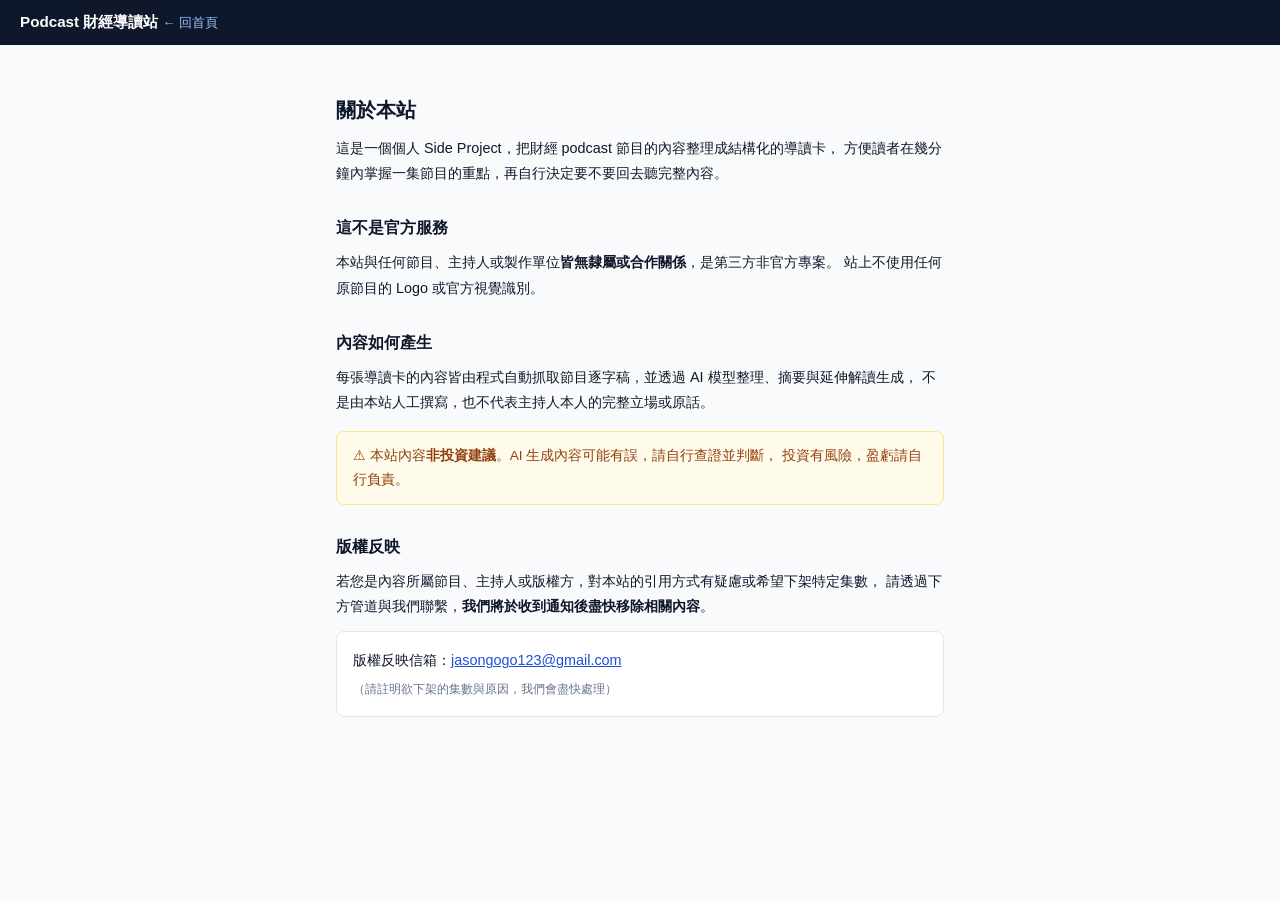
==== about.html @ 895979db "chore: initial publish (source commit 8621e1f) 88 集導讀卡與深入解讀，發布視窗 2026-07-04 ~ 2026-08-28。 產物由私有側 lit" ====
<!DOCTYPE html>
<html lang="zh-Hant">
<head>
<meta charset="UTF-8">
<meta name="viewport" content="width=device-width, initial-scale=1.0">
<meta http-equiv="Content-Security-Policy" content="default-src 'self'; script-src 'self'; connect-src 'self' https://generativelanguage.googleapis.com; img-src 'self' data:; style-src 'self' 'unsafe-inline';">
<title>關於本站 — Podcast 財經導讀站</title>
<style>
  * { box-sizing: border-box; }
  html, body {
    margin: 0;
    padding: 0;
    background: #f8fafc;
    color: #0f172a;
    font-family: -apple-system, BlinkMacSystemFont, "Segoe UI", "PingFang TC",
      "Microsoft JhengHei", sans-serif;
  }
  a { color: #1d4ed8; }

  .site-header {
    background: #0f172a;
    color: #ffffff;
    padding: 12px 20px;
  }
  .site-header .brand { font-weight: 700; font-size: 0.95rem; }
  .site-header a { color: #93c5fd; font-size: 0.8rem; text-decoration: none; }

  main {
    max-width: 640px;
    margin: 0 auto;
    padding: 24px 16px 64px;
    font-size: 0.9rem;
    line-height: 1.75;
  }
  h1 { font-size: 1.25rem; margin: 24px 0 8px; }
  h2 { font-size: 1rem; margin: 28px 0 8px; }
  section { margin-bottom: 8px; }
  .warn-box {
    background: #fffbeb;
    border: 1px solid #fde68a;
    border-radius: 8px;
    padding: 12px 16px;
    color: #92400e;
    font-size: 0.85rem;
    margin: 16px 0;
  }
  .contact-box {
    background: #fff;
    border: 1px solid #e2e8f0;
    border-radius: 8px;
    padding: 16px;
    margin: 12px 0;
  }
</style>
</head>
<body>

<header class="site-header">
  <span class="brand">Podcast 財經導讀站</span>
  <a href="./index.html">← 回首頁</a>
</header>

<main>
  <h1>關於本站</h1>
  <section>
    這是一個個人 Side Project，把財經 podcast 節目的內容整理成結構化的導讀卡，
    方便讀者在幾分鐘內掌握一集節目的重點，再自行決定要不要回去聽完整內容。
  </section>

  <h2>這不是官方服務</h2>
  <section>
    本站與任何節目、主持人或製作單位<strong>皆無隸屬或合作關係</strong>，是第三方非官方專案。
    站上不使用任何原節目的 Logo 或官方視覺識別。
  </section>

  <h2>內容如何產生</h2>
  <section>
    每張導讀卡的內容皆由程式自動抓取節目逐字稿，並透過 AI 模型整理、摘要與延伸解讀生成，
    不是由本站人工撰寫，也不代表主持人本人的完整立場或原話。
  </section>

  <div class="warn-box">
    ⚠ 本站內容<strong>非投資建議</strong>。AI 生成內容可能有誤，請自行查證並判斷，
    投資有風險，盈虧請自行負責。
  </div>

  <h2>版權反映</h2>
  <section>
    若您是內容所屬節目、主持人或版權方，對本站的引用方式有疑慮或希望下架特定集數，
    請透過下方管道與我們聯繫，<strong>我們將於收到通知後盡快移除相關內容</strong>。
  </section>
  <div class="contact-box">
    版權反映信箱：<a href="mailto:jasongogo123@gmail.com">jasongogo123@gmail.com</a>
    <div style="font-size:0.75rem;color:#64748b;margin-top:6px;">
      （請註明欲下架的集數與原因，我們會盡快處理）
    </div>
  </div>
</main>

</body>
</html>
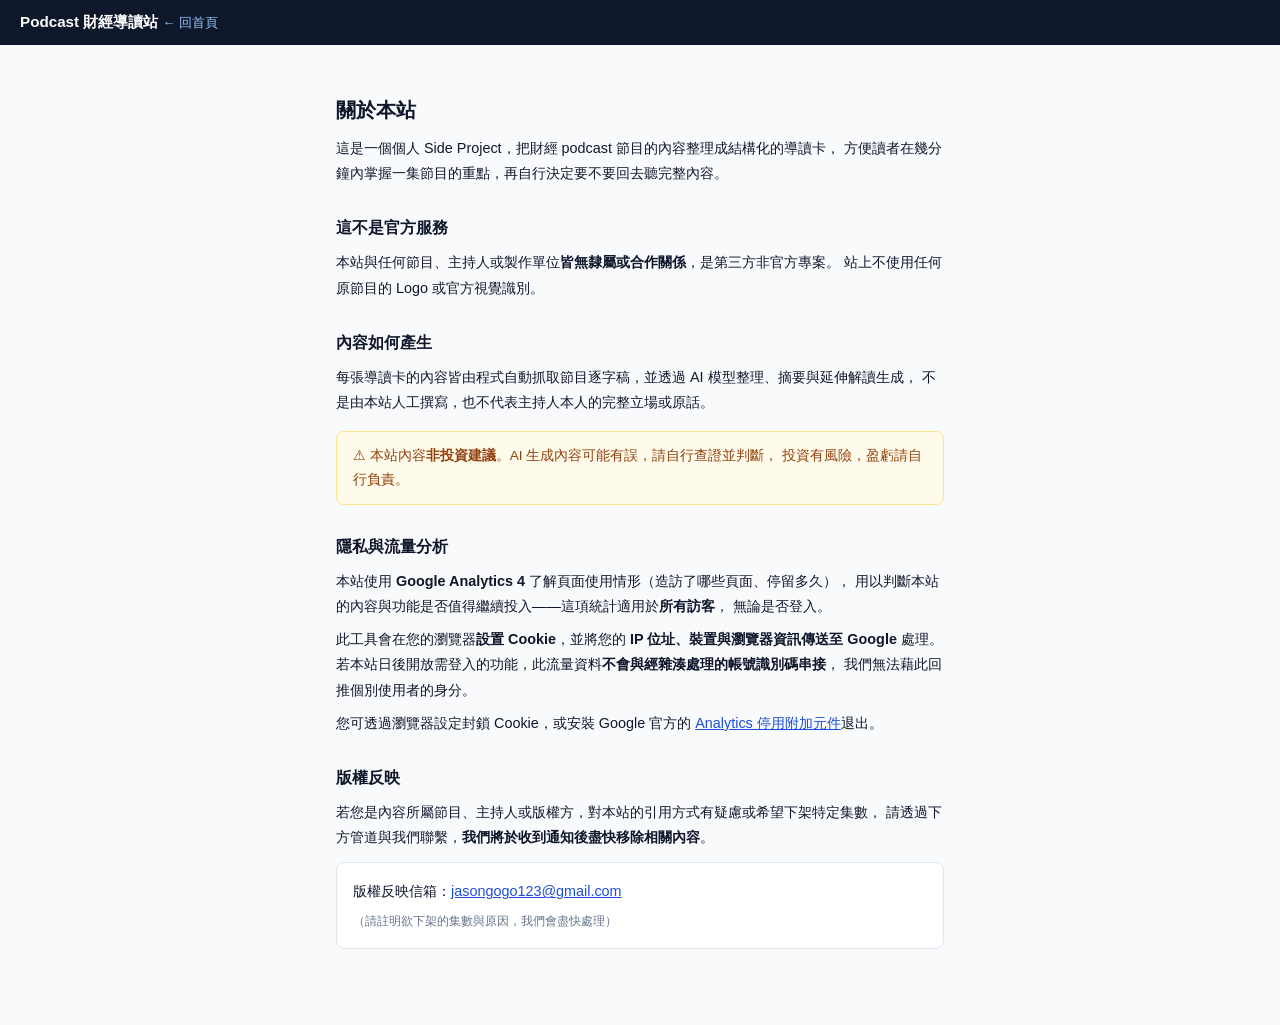
==== commit d1829221: "chore: publish (source commit 1da6789)" ====
--- a/about.html
+++ b/about.html
@@ -84,6 +84,22 @@
     投資有風險，盈虧請自行負責。
   </div>
 
+  <h2>隱私與流量分析</h2>
+  <section>
+    本站使用 <strong>Google Analytics 4</strong> 了解頁面使用情形（造訪了哪些頁面、停留多久），
+    用以判斷本站的內容與功能是否值得繼續投入——這項統計適用於<strong>所有訪客</strong>，
+    無論是否登入。
+  </section>
+  <section>
+    此工具會在您的瀏覽器<strong>設置 Cookie</strong>，並將您的 <strong>IP 位址、裝置與瀏覽器資訊傳送至 Google</strong> 處理。
+    若本站日後開放需登入的功能，此流量資料<strong>不會與經雜湊處理的帳號識別碼串接</strong>，
+    我們無法藉此回推個別使用者的身分。
+  </section>
+  <section>
+    您可透過瀏覽器設定封鎖 Cookie，或安裝 Google 官方的
+    <a href="https://tools.google.com/dlpage/gaoptout" target="_blank" rel="noopener">Analytics 停用附加元件</a>退出。
+  </section>
+
   <h2>版權反映</h2>
   <section>
     若您是內容所屬節目、主持人或版權方，對本站的引用方式有疑慮或希望下架特定集數，
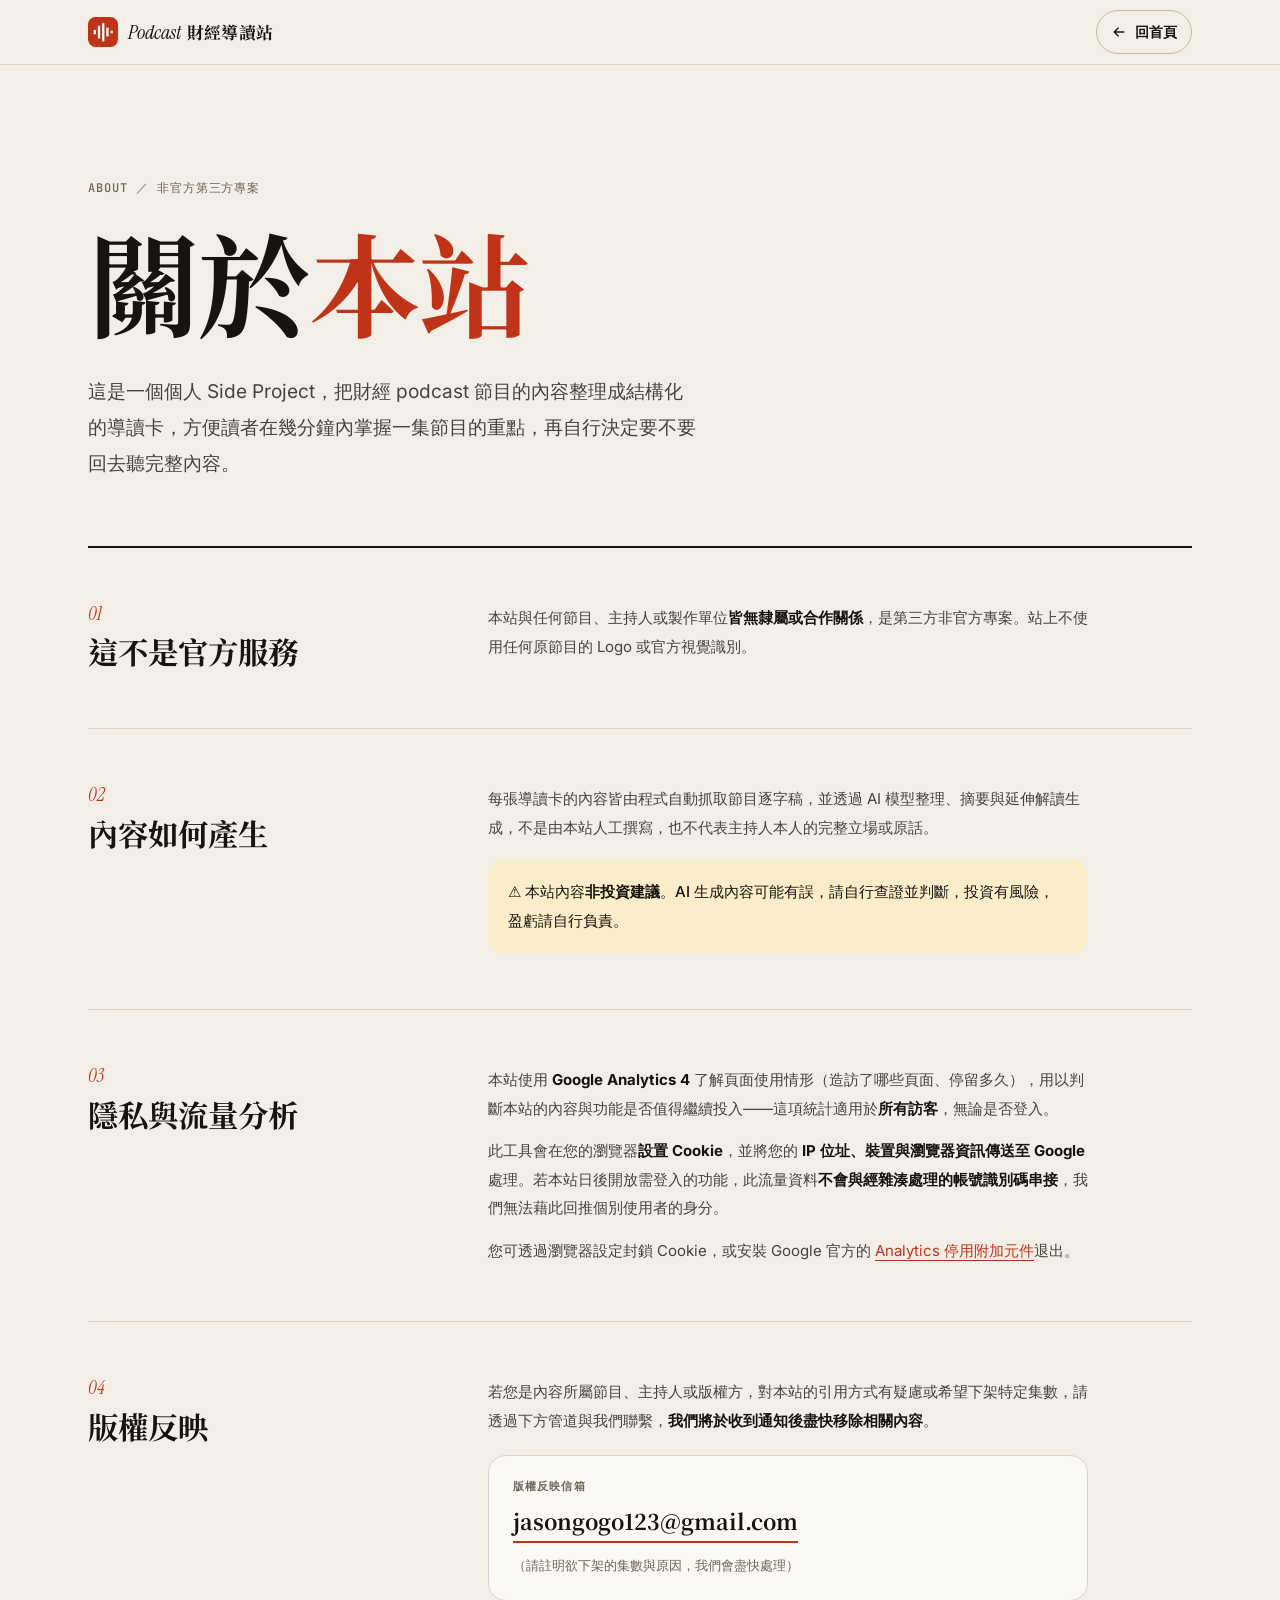
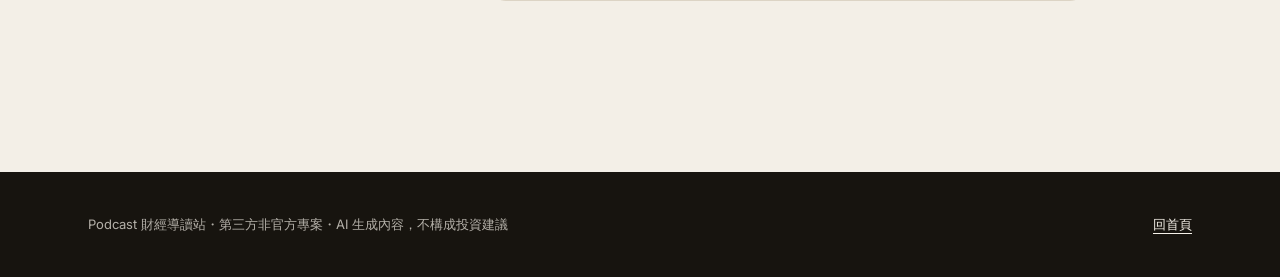
==== commit 1f6e3f5a: "chore: publish (source commit b9dc471) Co-Authored-By: Claude Opus 5.5 <noreply@anthropic.com>" ====
--- a/about.html
+++ b/about.html
@@ -2,116 +2,183 @@
 <html lang="zh-Hant">
 <head>
 <meta charset="UTF-8">
-<meta name="viewport" content="width=device-width, initial-scale=1.0">
+<meta name="viewport" content="width=device-width, initial-scale=1.0, viewport-fit=cover">
 <meta http-equiv="Content-Security-Policy" content="default-src 'self'; script-src 'self'; connect-src 'self' https://generativelanguage.googleapis.com; img-src 'self' data:; style-src 'self' 'unsafe-inline';">
 <title>關於本站 — Podcast 財經導讀站</title>
+<meta name="description" content="Podcast 財經導讀站是第三方非官方專案：導讀卡如何產生、隱私與流量分析、版權反映管道。">
+<meta name="theme-color" content="#F3EFE7" media="(prefers-color-scheme: light)">
+<meta name="theme-color" content="#121110" media="(prefers-color-scheme: dark)">
+<link rel="icon" href="./assets/favicon.svg" type="image/svg+xml">
+<link rel="stylesheet" href="./assets/fonts/fonts.css">
 <style>
+  /* 與 index.html 共用同一組設計 token（色彩、字體、深色模式）。 */
+  :root {
+    --paper: #F3EFE7; --paper-2: #EAE4D8; --card: #FBF9F5;
+    --ink: #17140F; --ink-2: #48433A; --ink-3: #6C6558;
+    --rule: #DCD4C5; --rule-2: #C4B9A4;
+    --band: #17140F; --band-ink: #F6F2EA;
+    --accent: #BF3318; --accent-ink: #FFFFFF; --accent-soft: #F8DDD4;
+    --hl-bg: #FBEDC9;
+    --f-serif: "Noto Serif TC Display", "Noto Serif TC", "Songti TC", "PMingLiU", serif;
+    --f-display: "Instrument Serif", "Noto Serif TC Display", Georgia, serif;
+    --f-sans: "Inter Variable", -apple-system, BlinkMacSystemFont, "PingFang TC", "Noto Sans TC", "Microsoft JhengHei", sans-serif;
+    --f-mono: "JetBrains Mono Variable", ui-monospace, "SFMono-Regular", Consolas, monospace;
+    --ease-out: cubic-bezier(.16, 1, .3, 1);
+    --gutter: clamp(16px, 4vw, 48px);
+    color-scheme: light;
+  }
+  @media (prefers-color-scheme: dark) {
+    :root {
+      --paper: #121110; --paper-2: #0C0B0A; --card: #1B1A17;
+      --ink: #F1ECE2; --ink-2: #C9C1B2; --ink-3: #9F9788;
+      --rule: #2F2C27; --rule-2: #4A453D;
+      --band: #26231F; --band-ink: #F6F2EA;
+      --accent: #FF6A4A; --accent-ink: #17140F; --accent-soft: #3A1D16;
+      --hl-bg: #33280F;
+      color-scheme: dark;
+    }
+  }
   * { box-sizing: border-box; }
-  html, body {
-    margin: 0;
-    padding: 0;
-    background: #f8fafc;
-    color: #0f172a;
-    font-family: -apple-system, BlinkMacSystemFont, "Segoe UI", "PingFang TC",
-      "Microsoft JhengHei", sans-serif;
+  html, body { margin: 0; padding: 0; }
+  body {
+    background: var(--paper); color: var(--ink);
+    font-family: var(--f-sans); font-size: 15px; line-height: 1.9;
+    -webkit-font-smoothing: antialiased;
   }
-  a { color: #1d4ed8; }
+  a { color: var(--accent); text-underline-offset: 4px; }
+  :focus-visible { outline: 2px solid var(--accent); outline-offset: 3px; border-radius: 6px; }
+  ::selection { background: var(--accent); color: var(--accent-ink); }
 
   .site-header {
-    background: #0f172a;
-    color: #ffffff;
-    padding: 12px 20px;
+    position: sticky; top: 0; z-index: 10;
+    background: color-mix(in srgb, var(--paper) 86%, transparent);
+    -webkit-backdrop-filter: saturate(1.4) blur(14px);
+    backdrop-filter: saturate(1.4) blur(14px);
+    border-bottom: 1px solid var(--rule);
   }
-  .site-header .brand { font-weight: 700; font-size: 0.95rem; }
-  .site-header a { color: #93c5fd; font-size: 0.8rem; text-decoration: none; }
+  .mast { max-width: 1200px; margin: 0 auto; height: 64px; padding: 0 var(--gutter); display: flex; align-items: center; justify-content: space-between; gap: 16px; }
+  .wordmark { display: inline-flex; align-items: center; gap: 10px; text-decoration: none; color: var(--ink); }
+  .wordmark svg { width: 30px; height: 30px; }
+  .brand { font-family: var(--f-serif); font-weight: 700; font-size: 1.05rem; letter-spacing: .02em; white-space: nowrap; }
+  .brand em { font-family: var(--f-display); font-style: italic; font-weight: 400; font-size: 1.22em; letter-spacing: 0; margin-right: .28em; }
+  .back {
+    display: inline-flex; align-items: center; gap: 8px; color: var(--ink); text-decoration: none;
+    font-size: 14px; font-weight: 600; padding: 8px 14px; border: 1px solid var(--rule-2); border-radius: 999px;
+    transition: background .2s, color .2s, border-color .2s;
+  }
+  .back:hover { background: var(--ink); color: var(--paper); border-color: var(--ink); }
+  .back svg { width: 16px; height: 16px; }
 
-  main {
-    max-width: 640px;
-    margin: 0 auto;
-    padding: 24px 16px 64px;
-    font-size: 0.9rem;
-    line-height: 1.75;
+  .hero { max-width: 1200px; margin: 0 auto; padding: clamp(48px, 9vw, 120px) var(--gutter) clamp(32px, 5vw, 64px); }
+  .eyebrow { margin: 0 0 24px; font: 500 12px/1.4 var(--f-mono); letter-spacing: .08em; color: var(--ink-3); }
+  h1 {
+    margin: 0; font-family: var(--f-serif); font-weight: 700;
+    font-size: clamp(2.6rem, 9vw, 7rem); line-height: 1.08; letter-spacing: -.015em;
+    animation: rise 1s var(--ease-out) both;
   }
-  h1 { font-size: 1.25rem; margin: 24px 0 8px; }
-  h2 { font-size: 1rem; margin: 28px 0 8px; }
-  section { margin-bottom: 8px; }
+  h1 em { font-style: normal; color: var(--accent); }
+  .lede { max-width: 32em; margin: 32px 0 0; font-size: clamp(16px, 1.5vw, 19px); line-height: 1.9; color: var(--ink-2); animation: fade-up .9s var(--ease-out) .15s both; }
+  @keyframes rise { from { opacity: 0; transform: translateY(24px); } }
+  @keyframes fade-up { from { opacity: 0; transform: translateY(12px); } }
+
+  .blocks { max-width: 1200px; margin: 0 auto; padding: 0 var(--gutter) clamp(64px, 9vw, 120px); }
+  .block { display: grid; gap: 12px 48px; padding: clamp(32px, 5vw, 56px) 0; border-top: 1px solid var(--rule); }
+  .block:first-child { border-top: 2px solid var(--ink); }
+  .block-no { font-family: var(--f-display); font-style: italic; color: var(--accent); font-size: 1.2rem; line-height: 1; margin: 0 0 8px; }
+  h2 { margin: 0; font-family: var(--f-serif); font-weight: 700; font-size: clamp(1.35rem, 2.6vw, 1.9rem); line-height: 1.35; }
+  .block-body { max-width: 40em; color: var(--ink-2); }
+  .block-body p { margin: 0 0 14px; }
+  .block-body p:last-child { margin-bottom: 0; }
+  .block-body strong { color: var(--ink); }
   .warn-box {
-    background: #fffbeb;
-    border: 1px solid #fde68a;
-    border-radius: 8px;
-    padding: 12px 16px;
-    color: #92400e;
-    font-size: 0.85rem;
-    margin: 16px 0;
+    margin: 18px 0 0; padding: 18px 20px; border-radius: 16px; background: var(--hl-bg);
+    color: var(--ink); font-weight: 500;
   }
   .contact-box {
-    background: #fff;
-    border: 1px solid #e2e8f0;
-    border-radius: 8px;
-    padding: 16px;
-    margin: 12px 0;
+    margin-top: 20px; padding: 22px 24px; border-radius: 18px; background: var(--card); border: 1px solid var(--rule);
+  }
+  .contact-box .label { font: 600 11px/1.6 var(--f-mono); letter-spacing: .1em; color: var(--ink-3); }
+  .contact-box a { display: inline-block; margin-top: 4px; font-family: var(--f-serif); font-weight: 700; font-size: clamp(1.05rem, 2.4vw, 1.35rem); color: var(--ink); text-decoration: none; border-bottom: 2px solid var(--accent); word-break: break-all; }
+  .contact-box .note { margin-top: 10px; font-size: 13px; color: var(--ink-3); }
+
+  .site-footer { background: var(--band); color: color-mix(in srgb, var(--band-ink) 70%, transparent); }
+  .site-footer .inner { max-width: 1200px; margin: 0 auto; padding: 40px var(--gutter); display: flex; flex-wrap: wrap; justify-content: space-between; gap: 12px 24px; font-size: 13px; }
+  .site-footer a { color: var(--band-ink); }
+
+  @media (min-width: 900px) {
+    .block { grid-template-columns: minmax(0, 1fr) minmax(0, 2fr); }
+  }
+  @media (prefers-reduced-motion: reduce) {
+    *, *::before, *::after { animation-duration: .01ms !important; transition-duration: .01ms !important; }
   }
 </style>
 </head>
 <body>
 
 <header class="site-header">
-  <span class="brand">Podcast 財經導讀站</span>
-  <a href="./index.html">← 回首頁</a>
+  <div class="mast">
+    <a class="wordmark" href="./index.html" aria-label="Podcast 財經導讀站，回首頁">
+      <svg viewBox="0 0 64 64" aria-hidden="true"><rect width="64" height="64" rx="16" fill="var(--accent)"/><g fill="var(--accent-ink)"><rect x="12" y="27" width="5" height="10" rx="2.5"/><rect x="21" y="18" width="5" height="28" rx="2.5"/><rect x="30" y="12" width="5" height="40" rx="2.5"/><rect x="39" y="22" width="5" height="20" rx="2.5"/><rect x="48" y="29" width="5" height="6" rx="2.5"/></g></svg>
+      <span class="brand"><em>Podcast</em>財經導讀站</span>
+    </a>
+    <a class="back" href="./index.html"><svg viewBox="0 0 20 20" aria-hidden="true"><path d="M16 10H4m5-5-5 5 5 5" fill="none" stroke="currentColor" stroke-width="1.6" stroke-linecap="round" stroke-linejoin="round"/></svg>回首頁</a>
+  </div>
 </header>
 
 <main>
-  <h1>關於本站</h1>
-  <section>
-    這是一個個人 Side Project，把財經 podcast 節目的內容整理成結構化的導讀卡，
-    方便讀者在幾分鐘內掌握一集節目的重點，再自行決定要不要回去聽完整內容。
+<section class="hero">
+  <p class="eyebrow">ABOUT ／ 非官方第三方專案</p>
+  <h1>關於<em>本站</em></h1>
+  <p class="lede">這是一個個人 Side Project，把財經 podcast 節目的內容整理成結構化的導讀卡，方便讀者在幾分鐘內掌握一集節目的重點，再自行決定要不要回去聽完整內容。</p>
+</section>
+
+<div class="blocks">
+  <section class="block">
+    <div><p class="block-no">01</p><h2>這不是官方服務</h2></div>
+    <div class="block-body">
+      <p>本站與任何節目、主持人或製作單位<strong>皆無隸屬或合作關係</strong>，是第三方非官方專案。站上不使用任何原節目的 Logo 或官方視覺識別。</p>
+    </div>
   </section>
 
-  <h2>這不是官方服務</h2>
-  <section>
-    本站與任何節目、主持人或製作單位<strong>皆無隸屬或合作關係</strong>，是第三方非官方專案。
-    站上不使用任何原節目的 Logo 或官方視覺識別。
+  <section class="block">
+    <div><p class="block-no">02</p><h2>內容如何產生</h2></div>
+    <div class="block-body">
+      <p>每張導讀卡的內容皆由程式自動抓取節目逐字稿，並透過 AI 模型整理、摘要與延伸解讀生成，不是由本站人工撰寫，也不代表主持人本人的完整立場或原話。</p>
+      <div class="warn-box">
+        ⚠ 本站內容<strong>非投資建議</strong>。AI 生成內容可能有誤，請自行查證並判斷，投資有風險，盈虧請自行負責。
+      </div>
+    </div>
   </section>
 
-  <h2>內容如何產生</h2>
-  <section>
-    每張導讀卡的內容皆由程式自動抓取節目逐字稿，並透過 AI 模型整理、摘要與延伸解讀生成，
-    不是由本站人工撰寫，也不代表主持人本人的完整立場或原話。
+  <section class="block">
+    <div><p class="block-no">03</p><h2>隱私與流量分析</h2></div>
+    <div class="block-body">
+      <p>本站使用 <strong>Google Analytics 4</strong> 了解頁面使用情形（造訪了哪些頁面、停留多久），用以判斷本站的內容與功能是否值得繼續投入——這項統計適用於<strong>所有訪客</strong>，無論是否登入。</p>
+      <p>此工具會在您的瀏覽器<strong>設置 Cookie</strong>，並將您的 <strong>IP 位址、裝置與瀏覽器資訊傳送至 Google</strong> 處理。若本站日後開放需登入的功能，此流量資料<strong>不會與經雜湊處理的帳號識別碼串接</strong>，我們無法藉此回推個別使用者的身分。</p>
+      <p>您可透過瀏覽器設定封鎖 Cookie，或安裝 Google 官方的 <a href="https://tools.google.com/dlpage/gaoptout" target="_blank" rel="noopener">Analytics 停用附加元件</a>退出。</p>
+    </div>
   </section>
 
-  <div class="warn-box">
-    ⚠ 本站內容<strong>非投資建議</strong>。AI 生成內容可能有誤，請自行查證並判斷，
-    投資有風險，盈虧請自行負責。
+  <section class="block" id="copyright">
+    <div><p class="block-no">04</p><h2>版權反映</h2></div>
+    <div class="block-body">
+      <p>若您是內容所屬節目、主持人或版權方，對本站的引用方式有疑慮或希望下架特定集數，請透過下方管道與我們聯繫，<strong>我們將於收到通知後盡快移除相關內容</strong>。</p>
+      <div class="contact-box">
+        <div class="label">版權反映信箱</div>
+        <a href="mailto:jasongogo123@gmail.com">jasongogo123@gmail.com</a>
+        <div class="note">（請註明欲下架的集數與原因，我們會盡快處理）</div>
+      </div>
+    </div>
+  </section>
+</div>
+</main>
+
+<footer class="site-footer">
+  <div class="inner">
+    <span>Podcast 財經導讀站・第三方非官方專案・AI 生成內容，不構成投資建議</span>
+    <a href="./index.html">回首頁</a>
   </div>
-
-  <h2>隱私與流量分析</h2>
-  <section>
-    本站使用 <strong>Google Analytics 4</strong> 了解頁面使用情形（造訪了哪些頁面、停留多久），
-    用以判斷本站的內容與功能是否值得繼續投入——這項統計適用於<strong>所有訪客</strong>，
-    無論是否登入。
-  </section>
-  <section>
-    此工具會在您的瀏覽器<strong>設置 Cookie</strong>，並將您的 <strong>IP 位址、裝置與瀏覽器資訊傳送至 Google</strong> 處理。
-    若本站日後開放需登入的功能，此流量資料<strong>不會與經雜湊處理的帳號識別碼串接</strong>，
-    我們無法藉此回推個別使用者的身分。
-  </section>
-  <section>
-    您可透過瀏覽器設定封鎖 Cookie，或安裝 Google 官方的
-    <a href="https://tools.google.com/dlpage/gaoptout" target="_blank" rel="noopener">Analytics 停用附加元件</a>退出。
-  </section>
-
-  <h2>版權反映</h2>
-  <section>
-    若您是內容所屬節目、主持人或版權方，對本站的引用方式有疑慮或希望下架特定集數，
-    請透過下方管道與我們聯繫，<strong>我們將於收到通知後盡快移除相關內容</strong>。
-  </section>
-  <div class="contact-box">
-    版權反映信箱：<a href="mailto:jasongogo123@gmail.com">jasongogo123@gmail.com</a>
-    <div style="font-size:0.75rem;color:#64748b;margin-top:6px;">
-      （請註明欲下架的集數與原因，我們會盡快處理）
-    </div>
-  </div>
-</main>
+</footer>
 
 </body>
 </html>
--- a/assets/fonts/fonts.css
+++ b/assets/fonts/fonts.css
@@ -0,0 +1,91 @@
+/* fonts.css — self-hosted web fonts (all SIL OFL 1.1, via Fontsource).
+   CSP default-src 'self' forbids third-party font hosts, so every file lives
+   next to this stylesheet.
+
+   Noto Serif TC Display is a ~29 KB subset holding ONLY the site's fixed display
+   copy (brand, hero headline, section labels). Episode content is set in the system
+   sans on purpose: the full serif spans 100+ unicode-range chunks and a single page
+   of episode titles pulled 1.2 MB of font files. If you add or change text that uses
+   var(--f-serif), regenerate with scripts/subset_lite_display_font.py — a missing
+   glyph silently falls back to the next font in the stack. */
+@font-face {
+  font-family: 'Instrument Serif';
+  font-style: normal;
+  font-display: swap;
+  font-weight: 400;
+  src: url(./instrument-serif-latin-400-normal.woff2) format('woff2');
+  unicode-range: U+0000-00FF,U+0131,U+0152-0153,U+02BB-02BC,U+02C6,U+02DA,U+02DC,U+0304,U+0308,U+0329,U+2000-206F,U+20AC,U+2122,U+2191,U+2193,U+2212,U+2215,U+FEFF,U+FFFD;
+}
+@font-face {
+  font-family: 'Instrument Serif';
+  font-style: italic;
+  font-display: swap;
+  font-weight: 400;
+  src: url(./instrument-serif-latin-400-italic.woff2) format('woff2');
+  unicode-range: U+0000-00FF,U+0131,U+0152-0153,U+02BB-02BC,U+02C6,U+02DA,U+02DC,U+0304,U+0308,U+0329,U+2000-206F,U+20AC,U+2122,U+2191,U+2193,U+2212,U+2215,U+FEFF,U+FFFD;
+}
+@font-face {
+  font-family: 'Inter Variable';
+  font-style: normal;
+  font-display: swap;
+  font-weight: 100 900;
+  src: url(./inter-latin-wght-normal.woff2) format('woff2');
+  unicode-range: U+0000-00FF,U+0131,U+0152-0153,U+02BB-02BC,U+02C6,U+02DA,U+02DC,U+0304,U+0308,U+0329,U+2000-206F,U+20AC,U+2122,U+2191,U+2193,U+2212,U+2215,U+FEFF,U+FFFD;
+}
+@font-face {
+  font-family: 'JetBrains Mono Variable';
+  font-style: normal;
+  font-display: swap;
+  font-weight: 100 800;
+  src: url(./jetbrains-mono-latin-wght-normal.woff2) format('woff2');
+  unicode-range: U+0000-00FF,U+0131,U+0152-0153,U+02BB-02BC,U+02C6,U+02DA,U+02DC,U+0304,U+0308,U+0329,U+2000-206F,U+20AC,U+2122,U+2191,U+2193,U+2212,U+2215,U+FEFF,U+FFFD;
+}
+
+@font-face {
+  font-family: 'Noto Serif TC Display';
+  font-style: normal;
+  font-display: swap;
+  font-weight: 700;
+  src: url(./noto-serif-tc-display-0.woff2) format('woff2');
+  unicode-range: U+20-7E,U+2013-2014,U+2026,U+3001-3002,U+300C-300D,U+4E00,U+4E09,U+4E0D,U+4E3B,U+4E8B,U+4EA4,U+4EF6,U+4F55,U+5167,U+516C,U+5206,U+52D5,U+52D9,U+53CA,U+53CD,U+53F8,U+5982,U+5B8C,U+5B98,U+5BB9,U+5C0E,U+5E38,U+5FC3,U+614B,U+63D0,U+65B0,U+65B9,U+65BC,U+6613,U+6620,U+662F,U+6700,U+670D,U+672C,U+6790,U+6838,U+696D,U+6A19,U+6B0A,U+6CD5,U+6D41,U+7248,U+751F,U+7522,U+7684,U+79C1,U+7AD9,U+7CBE,U+7D93,U+805E,U+8207,U+83EF,U+88AB,U+89C0,U+8B80,U+8CA1,U+8D77,U+9019,U+91CD,U+91CF,U+9418,U+95DC,U+96B1,U+96C6,U+984C,U+9EDE;
+}
+@font-face {
+  font-family: 'Noto Serif TC Display';
+  font-style: normal;
+  font-display: swap;
+  font-weight: 700;
+  src: url(./noto-serif-tc-display-1.woff2) format('woff2');
+  unicode-range: U+FF0F,U+FF5C;
+}
+@font-face {
+  font-family: 'Noto Serif TC Display';
+  font-style: normal;
+  font-display: swap;
+  font-weight: 700;
+  src: url(./noto-serif-tc-display-2.woff2) format('woff2');
+  unicode-range: U+30FB;
+}
+@font-face {
+  font-family: 'Noto Serif TC Display';
+  font-style: normal;
+  font-display: swap;
+  font-weight: 700;
+  src: url(./noto-serif-tc-display-3.woff2) format('woff2');
+  unicode-range: U+FF1B;
+}
+@font-face {
+  font-family: 'Noto Serif TC Display';
+  font-style: normal;
+  font-display: swap;
+  font-weight: 700;
+  src: url(./noto-serif-tc-display-4.woff2) format('woff2');
+  unicode-range: U+FF01,U+FF08-FF09,U+FF1F;
+}
+@font-face {
+  font-family: 'Noto Serif TC Display';
+  font-style: normal;
+  font-display: swap;
+  font-weight: 700;
+  src: url(./noto-serif-tc-display-5.woff2) format('woff2');
+  unicode-range: U+FF0C,U+FF1A;
+}
